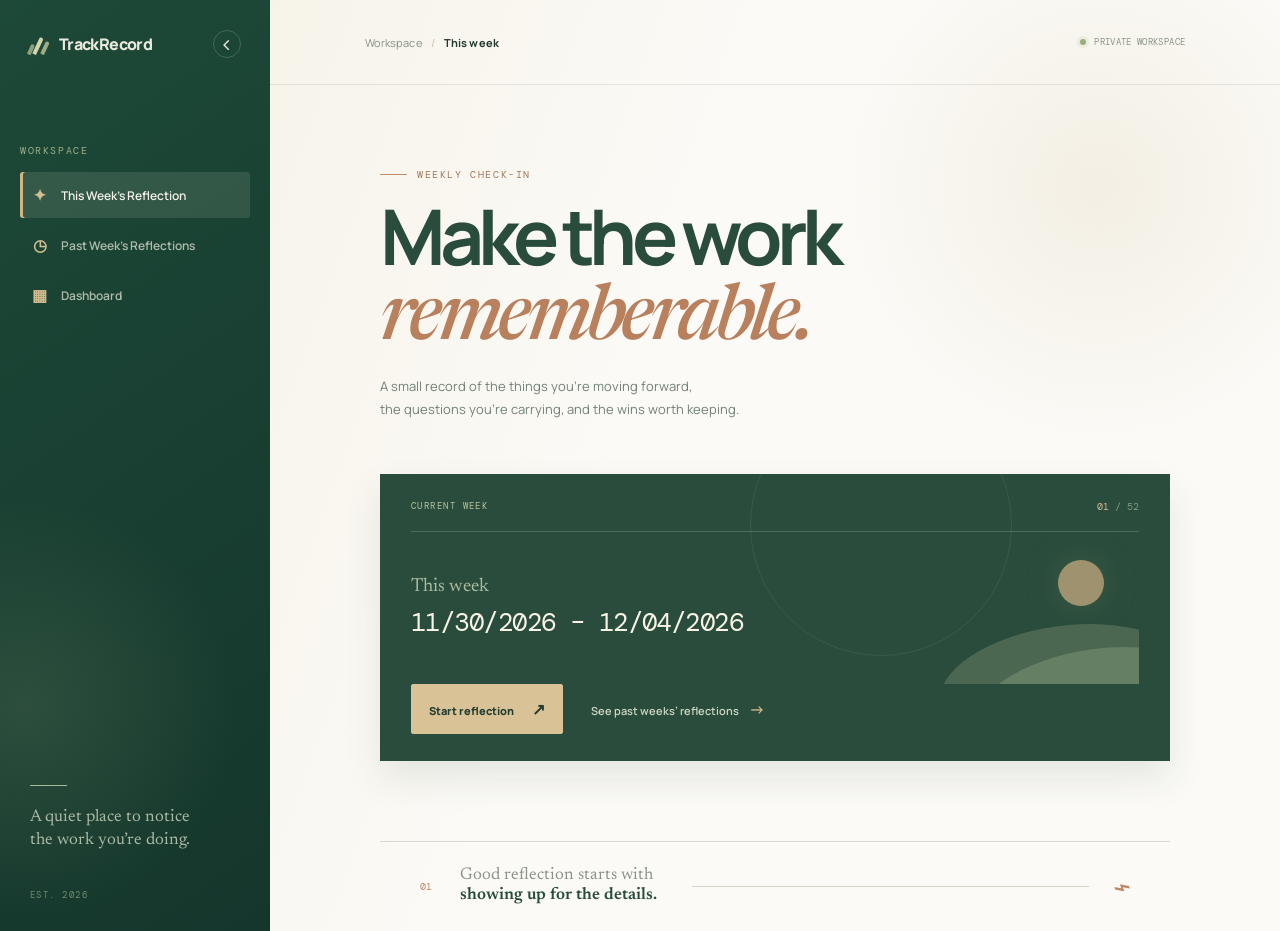
==== index.html @ 309bf2b8 "TrackRecord Website" ====
<!doctype html>
<html lang="en">
  <head>
    <meta charset="UTF-8" />
    <meta name="viewport" content="width=device-width, initial-scale=1.0" />
    <meta name="description" content="TrackRecord helps you keep a thoughtful record of your work each week." />
    <title>TrackRecord | Weekly work reflections</title>
    <link rel="preconnect" href="https://fonts.googleapis.com" />
    <link rel="preconnect" href="https://fonts.gstatic.com" crossorigin />
    <link href="https://fonts.googleapis.com/css2?family=DM+Mono:wght@400;500&family=Manrope:wght@400;500;600;700;800&family=Newsreader:opsz,wght@6..72,500;6..72,600&display=swap" rel="stylesheet" />
    <link rel="stylesheet" href="styles.css" />
    <script src="script.js" defer></script>
  </head>
  <body>
    <div class="app-shell">
      <aside class="sidebar" aria-label="Primary navigation">
        <div class="sidebar-top">
          <a class="brand-mark" href="index.html" aria-label="TrackRecord home">
            <span class="brand-symbol" aria-hidden="true"><span></span><span></span><span></span></span>
            <span class="brand-name">TrackRecord</span>
          </a>

          <button class="collapse-button" type="button" aria-label="Collapse navigation" aria-expanded="true">
            <span aria-hidden="true">‹</span>
          </button>
        </div>

        <nav class="nav-list">
          <p class="nav-label">Workspace</p>
          <a class="nav-item active" href="#reflection" aria-current="page">
            <span class="nav-icon" aria-hidden="true">✦</span>
            <span>This Week’s Reflection</span>
          </a>
          <a class="nav-item" href="past.html">
            <span class="nav-icon" aria-hidden="true">◷</span>
            <span>Past Week’s Reflections</span>
          </a>
          <a class="nav-item" href="#dashboard">
            <span class="nav-icon" aria-hidden="true">▦</span>
            <span>Dashboard</span>
          </a>
        </nav>

        <div class="sidebar-footer">
          <div class="footer-line"></div>
          <p class="footer-note">A quiet place to notice<br />the work you’re doing.</p>
          <span class="footer-year">EST. 2026</span>
        </div>
      </aside>

      <main class="main-content" id="reflection">
        <header class="topbar">
          <div class="breadcrumb"><span>Workspace</span><span class="breadcrumb-slash">/</span><strong>This week</strong></div>
          <div class="topbar-status"><span class="status-dot"></span>Private workspace</div>
        </header>

        <section class="hero-section" aria-labelledby="page-title">
          <div class="eyebrow"><span class="eyebrow-line"></span><span>Weekly check-in</span></div>
          <h1 id="page-title">Make the work<br /><em>rememberable.</em></h1>
          <p class="hero-description">A small record of the things you’re moving forward,<br class="desktop-break" /> the questions you’re carrying, and the wins worth keeping.</p>

          <div class="reflection-card">
            <div class="card-topline">
              <span class="card-kicker">CURRENT WEEK</span>
              <span class="card-index">01 <span>/ 52</span></span>
            </div>
            <div class="card-content">
              <div>
                <p class="week-label">This week</p>
                <p class="week-dates" id="week-dates">09/14/2026 – 09/18/2026</p>
              </div>
              <div class="card-decoration" aria-hidden="true">
                <span class="sun"></span>
                <span class="hill hill-back"></span>
                <span class="hill hill-front"></span>
              </div>
            </div>
            <div class="card-actions">
              <a class="primary-button" href="reflection.html" target="_blank" rel="noopener">Start reflection <span aria-hidden="true">↗</span></a>
              <a class="text-button" href="past.html">See past weeks’ reflections <span aria-hidden="true">→</span></a>
            </div>
          </div>
        </section>

        <section class="lower-note" aria-label="Reflection prompt">
          <div class="note-number">01</div>
          <p>Good reflection starts with<br /><strong>showing up for the details.</strong></p>
          <span class="note-rule"></span>
          <span class="note-mark" aria-hidden="true">⌁</span>
        </section>
      </main>
    </div>
  </body>
</html>
---- styles.css ----
:root {
  --ink: #20372e;
  --deep-green: #294c3c;
  --forest: #163d30;
  --moss: #637d5f;
  --cream: #f4f0e6;
  --paper: #fbfaf6;
  --sand: #d9c9a9;
  --clay: #b9805d;
  --line: rgba(32, 55, 46, 0.17);
  --sidebar-width: 270px;
}

* { box-sizing: border-box; }

html { scroll-behavior: smooth; }

body {
  margin: 0;
  min-width: 320px;
  background: var(--cream);
  color: var(--ink);
  font-family: "Manrope", sans-serif;
  -webkit-font-smoothing: antialiased;
}

button, a { font: inherit; }
button { cursor: pointer; }
a { color: inherit; text-decoration: none; }

.app-shell { display: flex; min-height: 100vh; overflow: hidden; }

.sidebar {
  position: relative;
  display: flex;
  flex: 0 0 var(--sidebar-width);
  flex-direction: column;
  min-height: 100vh;
  padding: 30px 20px 28px;
  color: #e9eadc;
  background: var(--forest);
  background-image: radial-gradient(circle at 10% 76%, rgba(156, 170, 122, .16), transparent 28%), linear-gradient(145deg, #1d4938, #15362c);
}

.sidebar-top { display: flex; align-items: center; justify-content: space-between; padding: 0 9px; }
.brand-mark { display: flex; align-items: center; gap: 11px; font-size: 16px; font-weight: 800; letter-spacing: -.04em; }
.brand-symbol { position: relative; display: flex; align-items: end; gap: 3px; height: 21px; width: 19px; }
.brand-symbol span { display: block; width: 4px; border-radius: 8px 8px 1px 1px; background: #bdc69b; transform: rotate(25deg); }
.brand-symbol span:nth-child(1) { height: 11px; opacity: .7; }
.brand-symbol span:nth-child(2) { height: 18px; background: #d4d4aa; }
.brand-symbol span:nth-child(3) { height: 14px; opacity: .8; }
.collapse-button { display: grid; place-items: center; width: 28px; height: 28px; border: 1px solid rgba(233, 234, 220, .2); border-radius: 50%; color: #e9eadc; background: transparent; font-size: 22px; line-height: 1; }
.nav-list { margin-top: 86px; }
.nav-label, .card-kicker, .footer-year { margin: 0 0 15px; color: #9eae8a; font-family: "DM Mono", monospace; font-size: 10px; letter-spacing: .16em; text-transform: uppercase; }
.nav-item { display: flex; align-items: center; gap: 13px; margin: 4px 0; padding: 12px 11px; border-radius: 3px; color: #afbdab; font-size: 12px; font-weight: 600; transition: background .2s, color .2s; }
.nav-item:hover, .nav-item.active { color: #f3f3e8; background: rgba(227, 229, 207, .12); }
.nav-item.active { box-shadow: inset 3px 0 #d1b684; }
.nav-icon { display: inline-grid; place-items: center; width: 17px; color: #d3bc8f; font-size: 16px; }
.sidebar-footer { margin-top: auto; padding: 0 10px; }
.footer-line { width: 37px; height: 1px; margin-bottom: 21px; background: #aab995; }
.footer-note { margin: 0 0 28px; color: #acbba6; font-family: "Newsreader", serif; font-size: 17px; line-height: 1.35; }
.footer-year { margin: 0; color: #718c70; font-size: 9px; }

.main-content { position: relative; flex: 1; min-width: 0; min-height: 100vh; background: var(--paper); background-image: radial-gradient(circle at 82% 20%, rgba(215, 198, 163, .22), transparent 23%), linear-gradient(110deg, rgba(239, 231, 211, .35), transparent 38%); }
.topbar { display: flex; align-items: center; justify-content: space-between; min-height: 85px; padding: 0 7.4vw; border-bottom: 1px solid rgba(32, 55, 46, .1); }
.breadcrumb { color: #869187; font-size: 11px; letter-spacing: .01em; }
.breadcrumb strong { color: var(--ink); font-weight: 700; }
.breadcrumb-slash { margin: 0 9px; color: #c6bca9; }
.topbar-status { display: flex; align-items: center; gap: 8px; color: #8b9687; font-family: "DM Mono", monospace; font-size: 9px; letter-spacing: .04em; text-transform: uppercase; }
.status-dot { width: 6px; height: 6px; border-radius: 50%; background: #99ac7f; box-shadow: 0 0 0 3px rgba(153, 172, 127, .13); }
.hero-section { max-width: 870px; margin: 0 auto; padding: 83px 40px 30px; }
.eyebrow { display: flex; align-items: center; gap: 10px; color: #a1785d; font-family: "DM Mono", monospace; font-size: 10px; letter-spacing: .16em; text-transform: uppercase; }
.eyebrow-line { width: 27px; height: 1px; background: #bd8d6b; }
h1 { margin: 18px 0 17px; color: var(--deep-green); font-size: clamp(46px, 6vw, 82px); font-weight: 700; letter-spacing: -.075em; line-height: .96; }
h1 em { color: var(--clay); font-family: "Newsreader", serif; font-weight: 500; letter-spacing: -.06em; }
.hero-description { margin: 0; color: #718077; font-size: 13px; line-height: 1.75; }
.reflection-card { position: relative; overflow: hidden; margin-top: 53px; padding: 26px 31px 27px; color: #f3f0e4; background: var(--deep-green); box-shadow: 0 17px 35px rgba(38, 59, 47, .1); }
.reflection-card::after { position: absolute; top: -80px; right: 20%; width: 260px; height: 260px; border: 1px solid rgba(225, 218, 188, .09); border-radius: 50%; content: ""; }
.card-topline, .card-content, .card-actions { position: relative; z-index: 1; }
.card-topline { display: flex; align-items: center; justify-content: space-between; padding-bottom: 18px; border-bottom: 1px solid rgba(234, 232, 211, .2); }
.card-kicker { margin: 0; color: #b7c49f; font-size: 9px; }
.card-index { color: #d4bc91; font-family: "DM Mono", monospace; font-size: 10px; }
.card-index span { color: #849a83; }
.card-content { display: flex; align-items: center; justify-content: space-between; min-height: 152px; }
.week-label { margin: 0 0 9px; color: #aebda2; font-family: "Newsreader", serif; font-size: 19px; }
.week-dates { margin: 0; color: #f8f4e6; font-family: "DM Mono", monospace; font-size: clamp(18px, 2.4vw, 26px); letter-spacing: -.06em; }
.card-decoration { position: relative; align-self: stretch; width: 210px; overflow: hidden; opacity: .75; }
.sun { position: absolute; top: 28px; right: 35px; width: 46px; height: 46px; border-radius: 50%; background: #c5ab7f; box-shadow: 0 0 35px rgba(197, 171, 127, .25); }
.hill { position: absolute; bottom: -62px; width: 250px; height: 120px; border-radius: 50% 50% 0 0; transform: rotate(-8deg); }
.hill-back { right: -50px; background: #57715a; }
.hill-front { right: -85px; bottom: -85px; background: #789071; }
.card-actions { display: flex; align-items: center; gap: 28px; }
.primary-button { padding: 13px 17px; border: 1px solid #d9c295; border-radius: 2px; color: #223d31; background: #d9c295; font-size: 11px; font-weight: 800; transition: background .2s, transform .2s; }
.primary-button { display: inline-block; text-decoration: none; }
.primary-button span { margin-left: 16px; font-size: 16px; }
.primary-button:hover { background: #e6d0a4; transform: translateY(-2px); }
.text-button { padding: 10px 0; border: 0; color: #d0d8c2; background: transparent; font-size: 11px; font-weight: 600; }
.text-button span { margin-left: 8px; color: #d3b987; font-size: 16px; }
.text-button:hover { color: white; }
.lower-note { display: flex; align-items: center; max-width: 790px; margin: 50px auto 0; padding: 24px 40px; border-top: 1px solid var(--line); }
.note-number { color: #ba8566; font-family: "DM Mono", monospace; font-size: 10px; }
.lower-note p { margin: 0 35px 0 28px; color: #8a9187; font-family: "Newsreader", serif; font-size: 17px; line-height: 1.2; }
.lower-note strong { color: var(--deep-green); font-weight: 600; }
.note-rule { flex: 1; height: 1px; background: #d9d3c7; }
.note-mark { margin-left: 24px; color: #bd8768; font-size: 29px; transform: rotate(-20deg); }

.reflection-workspace { max-width: 870px; margin: 0 auto; padding: 74px 40px 80px; }
.reflection-heading { display: flex; align-items: end; justify-content: space-between; gap: 30px; }
.reflection-heading h1 { margin-bottom: 0; }
.reflection-week { margin: 0 0 9px; color: #879188; font-family: "DM Mono", monospace; font-size: 11px; line-height: 1.6; white-space: nowrap; }
.reflection-week strong { display: block; margin-top: 4px; color: var(--deep-green); font-size: 14px; letter-spacing: -.05em; }
.reflection-panel, .question-panel, .summary-panel { margin-top: 55px; padding: 35px 40px 38px; border: 1px solid rgba(32, 55, 46, .16); background: rgba(247, 243, 232, .72); box-shadow: 0 16px 30px rgba(38, 59, 47, .05); }
.reflection-panel { position: relative; overflow: hidden; }
.reflection-panel::after { position: absolute; right: -20px; bottom: -90px; width: 260px; height: 180px; border: 1px solid rgba(185, 128, 93, .35); border-radius: 50%; content: ""; transform: rotate(-15deg); }
.panel-kicker, .question-kicker { margin: 0 0 16px; color: #a1785d; font-family: "DM Mono", monospace; font-size: 10px; letter-spacing: .15em; text-transform: uppercase; }
.reflection-panel h2, .question-panel h2, .summary-panel h2 { position: relative; z-index: 1; max-width: 560px; margin: 0; color: var(--deep-green); font-size: clamp(28px, 4vw, 44px); letter-spacing: -.06em; line-height: 1.03; }
.panel-copy { max-width: 380px; margin: 18px 0 27px; color: #758178; font-size: 12px; line-height: 1.7; }
.reflection-panel .primary-button { position: relative; z-index: 1; }
.question-panel { padding-top: 30px; }
.question-progress { display: flex; align-items: center; gap: 13px; color: #9b7b61; font-family: "DM Mono", monospace; font-size: 10px; }
.progress-track { flex: 1; height: 2px; background: #ddd6c7; }
#progress-fill { display: block; width: 16.66%; height: 100%; background: #b9805d; transition: width .25s ease; }
.question-kicker { margin-top: 45px; margin-bottom: 13px; }
.question-kicker span { color: var(--deep-green); }
.question-panel h2 { max-width: 670px; font-size: clamp(26px, 4vw, 41px); }
.answer-list { margin-top: 31px; }
.answer-entry + .answer-entry { margin-top: 25px; padding-top: 25px; border-top: 1px solid var(--line); }
.answer-entry label { display: block; margin-bottom: 9px; color: #829087; font-family: "DM Mono", monospace; font-size: 9px; letter-spacing: .13em; text-transform: uppercase; }
.answer-label-row { display: flex; align-items: center; justify-content: space-between; }
.answer-label-row label { margin-bottom: 9px; }
.delete-button { margin-bottom: 9px; padding: 0; border: 0; color: #a1785d; background: transparent; font-family: "DM Mono", monospace; font-size: 9px; letter-spacing: .08em; text-transform: uppercase; }
.delete-button:hover { color: #874f3b; text-decoration: underline; }
.answer-entry textarea { display: block; width: 100%; min-height: 126px; resize: vertical; padding: 16px; border: 1px solid #d5d2c8; border-radius: 2px; outline: 0; color: var(--ink); background: #fffdf8; font: 13px/1.7 "Manrope", sans-serif; transition: border .2s, box-shadow .2s; }
.answer-entry textarea:focus { border-color: #9baf8d; box-shadow: 0 0 0 3px rgba(155, 175, 141, .16); }
.question-actions { display: flex; align-items: center; gap: 20px; margin-top: 14px; }
.question-actions .primary-button { margin-left: auto; }
.quiet-button, .text-button { border: 0; background: transparent; }
.quiet-button { padding: 8px 0; color: #7c887e; font-size: 11px; font-weight: 700; }
.quiet-button:hover { color: var(--deep-green); }
.quiet-button:disabled { color: #c1c3b9; cursor: not-allowed; }
.back-button { color: #9a806c; }
.add-button { color: #a1785d; }
.save-status { margin: 24px 0 0; color: #99a294; font-family: "DM Mono", monospace; font-size: 9px; }
.summary-panel { padding-top: 30px; }
.summary-topline { display: flex; align-items: start; justify-content: space-between; }
.summary-check { display: grid; place-items: center; width: 27px; height: 27px; border-radius: 50%; color: var(--forest); background: #ccd4b6; font-weight: 800; }
.summary-panel h2 { margin-bottom: 39px; }
.summary-panel h2 em { color: var(--clay); font-family: "Newsreader", serif; font-weight: 500; }
.summary-list { border-top: 1px solid var(--line); }
.summary-item { padding: 20px 0; border-bottom: 1px solid var(--line); }
.summary-item p { margin: 0 0 10px; color: #a1785d; font-family: "DM Mono", monospace; font-size: 9px; letter-spacing: .08em; line-height: 1.5; text-transform: uppercase; }
.summary-item div { display: grid; gap: 8px; color: #4f6257; font-size: 12px; line-height: 1.65; }
.summary-item div span { white-space: pre-wrap; }
.skipped-answer { color: #a7a89c; font-family: "Newsreader", serif; font-size: 16px; font-style: italic; }
.summary-home { display: inline-block; margin-top: 26px; padding: 0; color: var(--deep-green); }

.past-workspace { max-width: 870px; margin: 0 auto; padding: 74px 40px 80px; }
.past-heading { display: flex; align-items: end; justify-content: space-between; gap: 30px; margin-top: 17px; }
.past-heading h1 { margin: 0; }
.past-description { margin: 24px 0 0; color: #718077; font-size: 13px; line-height: 1.75; }
.archive-count { margin-bottom: 11px; color: #a1785d; font-family: "DM Mono", monospace; font-size: 10px; letter-spacing: .12em; text-transform: uppercase; }
.week-list { margin-top: 54px; border-top: 1px solid var(--line); }
.week-item { border-bottom: 1px solid var(--line); }
.week-toggle { display: grid; grid-template-columns: 52px minmax(0, 1fr) auto 25px; align-items: center; width: 100%; padding: 22px 4px; border: 0; color: var(--deep-green); background: transparent; text-align: left; transition: padding .2s, background .2s; }
.week-toggle:hover { padding-left: 10px; padding-right: 10px; background: rgba(224, 216, 194, .2); }
.week-item-number { color: #b9805d; font-family: "DM Mono", monospace; font-size: 10px; }
.week-item-date { font-family: "DM Mono", monospace; font-size: clamp(15px, 2vw, 20px); letter-spacing: -.06em; }
.week-item-state { margin-right: 18px; color: #8c998d; font-family: "DM Mono", monospace; font-size: 9px; letter-spacing: .08em; text-transform: uppercase; }
.week-item.expanded .week-item-state { color: #a1785d; }
.week-item-arrow { color: #a1785d; font-size: 18px; transition: transform .2s; }
.week-item.expanded .week-item-arrow { transform: rotate(180deg); }
.week-summary { padding: 3px 4px 32px 52px; }
.week-summary .summary-list { border-top: 1px solid rgba(32, 55, 46, .1); }
.week-summary .summary-item { padding: 16px 0; }
.week-summary .summary-item p { margin-bottom: 7px; }

@media (max-width: 720px) {
  :root { --sidebar-width: 64px; }
  .sidebar { padding: 24px 10px; }
  .brand-name, .nav-label, .nav-item span:last-child, .sidebar-footer { display: none; }
  .sidebar-top { justify-content: center; padding: 0; }
  .collapse-button { display: none; }
  .nav-list { margin-top: 65px; }
  .nav-item { justify-content: center; padding: 14px 8px; }
  .nav-item.active { box-shadow: inset 0 -3px #d1b684; }
  .topbar { min-height: 72px; padding: 0 23px; }
  .topbar-status { font-size: 8px; }
  .hero-section { padding: 58px 24px 15px; }
  h1 { font-size: clamp(45px, 13vw, 76px); }
  h1 em { display: block; font-size: clamp(34px, 10vw, 60px); }
  .desktop-break { display: none; }
  .reflection-card { margin-top: 40px; padding: 22px 20px 23px; }
  .card-content { min-height: 142px; }
  .card-decoration { width: 100px; }
  .week-dates { font-size: 16px; }
  .card-actions { align-items: flex-start; flex-direction: column; gap: 12px; }
  .text-button { padding-top: 0; }
  .lower-note { margin-top: 25px; padding: 24px; }
  .lower-note p { margin-left: 18px; margin-right: 15px; font-size: 15px; }
  .note-mark { margin-left: 12px; }
  .reflection-workspace { padding: 58px 24px 60px; }
  .reflection-heading { display: block; }
  .reflection-heading h1 { margin-bottom: 25px; }
  .reflection-week { margin-bottom: 0; }
  .reflection-panel, .question-panel, .summary-panel { margin-top: 38px; padding: 27px 20px 29px; }
  .question-actions { flex-wrap: wrap; gap: 13px; }
  .question-actions .primary-button { margin-left: auto; }
  .past-workspace { padding: 58px 24px 60px; }
  .past-heading { display: block; }
  .archive-count { display: block; margin-top: 28px; }
  .week-list { margin-top: 38px; }
  .week-toggle { grid-template-columns: 34px minmax(0, 1fr) 20px; gap: 5px; padding: 19px 0; }
  .week-item-state { grid-column: 2; grid-row: 2; margin: 5px 0 0; }
  .week-item-arrow { grid-column: 3; grid-row: 1 / span 2; }
  .week-summary { padding: 0 0 25px 34px; }
}

@media (max-width: 430px) {
  .breadcrumb { font-size: 10px; }
  .topbar-status { display: none; }
  .week-dates { font-size: 14px; }
  .lower-note { display: none; }
  .reflection-week strong { font-size: 12px; }
  .question-actions { justify-content: space-between; }
  .question-actions .primary-button { margin-left: 0; }
}
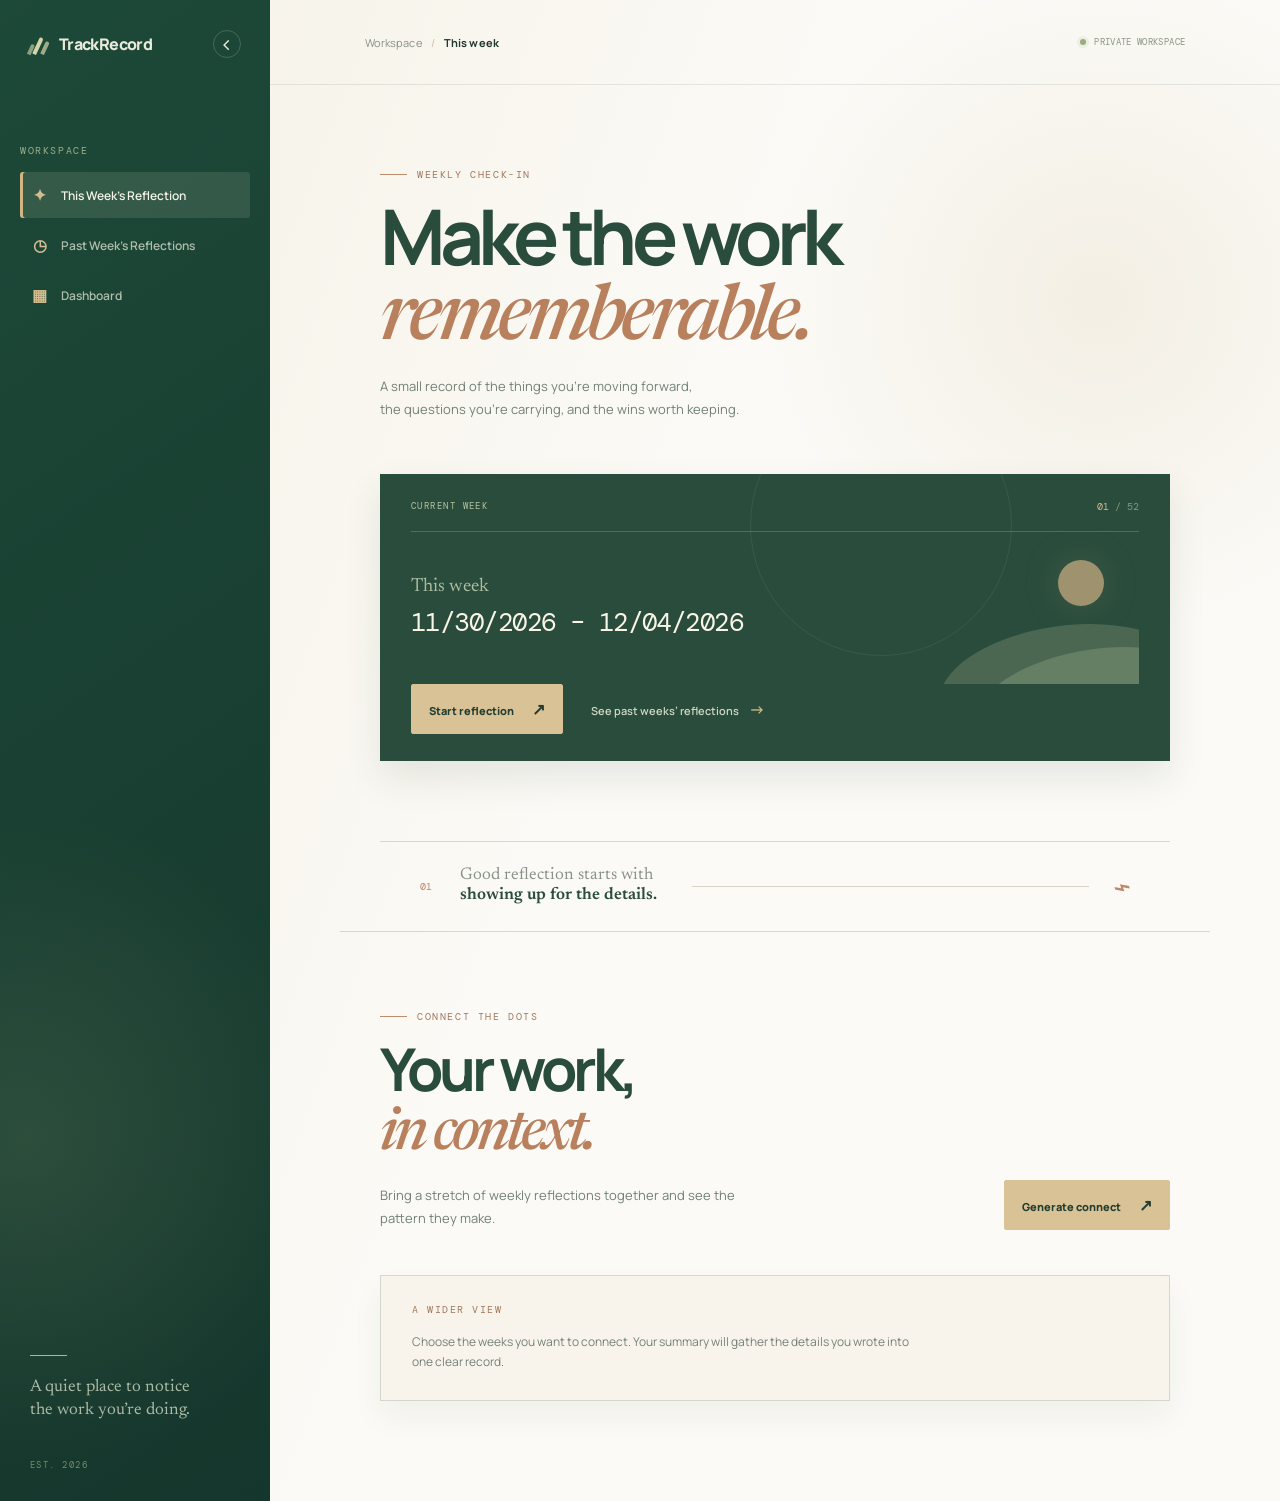
==== commit 60fbcd1f: "added generate connect" ====
--- a/index.html
+++ b/index.html
@@ -88,7 +88,53 @@
           <span class="note-rule"></span>
           <span class="note-mark" aria-hidden="true">⌁</span>
         </section>
+
+        <section class="dashboard-section" id="dashboard" aria-labelledby="dashboard-title">
+          <div class="eyebrow"><span class="eyebrow-line"></span><span>Connect the dots</span></div>
+          <div class="dashboard-heading">
+            <div>
+              <h2 id="dashboard-title">Your work,<br /><em>in context.</em></h2>
+              <p class="dashboard-description">Bring a stretch of weekly reflections together and see the pattern they make.</p>
+            </div>
+            <button class="primary-button" id="connect-button" type="button">Generate connect <span aria-hidden="true">↗</span></button>
+          </div>
+
+          <div class="dashboard-empty" id="dashboard-empty">
+            <p class="panel-kicker">A wider view</p>
+            <p>Choose the weeks you want to connect. Your summary will gather the details you wrote into one clear record.</p>
+          </div>
+
+          <article class="connect-summary" id="connect-summary" hidden>
+            <div class="connect-summary-topline">
+              <div>
+                <p class="panel-kicker">Summary Since Last Connect</p>
+                <h3 id="connect-range">All available weeks</h3>
+              </div>
+              <span class="summary-check" aria-hidden="true">✓</span>
+            </div>
+            <div class="connect-summary-list" id="connect-summary-list"></div>
+          </article>
+        </section>
       </main>
     </div>
+
+    <dialog class="connect-dialog" id="connect-dialog" aria-labelledby="connect-dialog-title">
+      <form method="dialog" id="connect-form">
+        <div class="dialog-topline">
+          <p class="panel-kicker">Generate a wider view</p>
+          <button class="dialog-close" value="cancel" type="submit" aria-label="Close connect dialog">×</button>
+        </div>
+        <h2 id="connect-dialog-title">Which weeks<br /><em>should connect?</em></h2>
+        <p class="dialog-copy">Select the first and last reflection to include. You can connect any available range.</p>
+        <div class="connect-fields">
+          <label>From <select id="connect-start" required></select></label>
+          <label>Through <select id="connect-end" required></select></label>
+        </div>
+        <div class="dialog-actions">
+          <button class="quiet-button" value="cancel" type="submit">Cancel</button>
+          <button class="primary-button" id="generate-button" value="default" type="submit">Generate summary <span aria-hidden="true">↗</span></button>
+        </div>
+      </form>
+    </dialog>
   </body>
 </html>
--- a/styles.css
+++ b/styles.css
@@ -103,6 +103,36 @@
 .lower-note strong { color: var(--deep-green); font-weight: 600; }
 .note-rule { flex: 1; height: 1px; background: #d9d3c7; }
 .note-mark { margin-left: 24px; color: #bd8768; font-size: 29px; transform: rotate(-20deg); }
+.dashboard-section { max-width: 870px; margin: 0 auto; padding: 78px 40px 100px; border-top: 1px solid var(--line); }
+.dashboard-heading { display: flex; align-items: end; justify-content: space-between; gap: 30px; margin-top: 17px; }
+.dashboard-heading h2 { margin: 0; color: var(--deep-green); font-size: clamp(35px, 5vw, 59px); letter-spacing: -.07em; line-height: .98; }
+.dashboard-heading h2 em, .connect-dialog h2 em { color: var(--clay); font-family: "Newsreader", serif; font-weight: 500; }
+.dashboard-description { max-width: 360px; margin: 20px 0 0; color: #718077; font-size: 13px; line-height: 1.75; }
+.dashboard-heading .primary-button { flex: 0 0 auto; }
+.dashboard-empty, .connect-summary { margin-top: 45px; padding: 27px 31px; border: 1px solid rgba(32, 55, 46, .16); background: rgba(247, 243, 232, .72); box-shadow: 0 16px 30px rgba(38, 59, 47, .05); }
+.dashboard-empty p:last-child { max-width: 500px; margin: 0; color: #758178; font-size: 12px; line-height: 1.7; }
+.connect-summary { padding: 30px 35px 35px; }
+.connect-summary-topline { display: flex; align-items: start; justify-content: space-between; gap: 20px; }
+.connect-summary-topline .panel-kicker { margin-bottom: 10px; }
+.connect-summary-topline h3 { margin: 0; color: var(--deep-green); font-family: "DM Mono", monospace; font-size: 12px; font-weight: 500; letter-spacing: -.04em; }
+.connect-summary-list { margin-top: 28px; border-top: 1px solid var(--line); }
+.connect-summary-item { padding: 20px 0; border-bottom: 1px solid var(--line); }
+.connect-summary-item h4 { margin: 0 0 11px; color: #a1785d; font-family: "DM Mono", monospace; font-size: 10px; letter-spacing: .12em; text-transform: uppercase; }
+.connect-summary-item ul { display: grid; gap: 7px; margin: 0; padding-left: 18px; color: #4f6257; font-size: 12px; line-height: 1.65; }
+.connect-summary-item li { padding-left: 3px; }
+.connect-dialog { width: min(560px, calc(100% - 40px)); padding: 31px 35px 34px; border: 1px solid rgba(32, 55, 46, .2); color: var(--ink); background: var(--paper); box-shadow: 0 22px 70px rgba(32, 55, 46, .2); }
+.connect-dialog::backdrop { background: rgba(22, 61, 48, .34); }
+.connect-dialog form { margin: 0; }
+.dialog-topline { display: flex; align-items: start; justify-content: space-between; }
+.dialog-close { padding: 0; border: 0; color: #a1785d; background: transparent; font-size: 25px; line-height: 1; }
+.dialog-close:hover { color: var(--deep-green); }
+.connect-dialog h2 { margin: 15px 0 0; color: var(--deep-green); font-size: clamp(30px, 5vw, 48px); letter-spacing: -.07em; line-height: .98; }
+.dialog-copy { max-width: 380px; margin: 19px 0 28px; color: #758178; font-size: 12px; line-height: 1.7; }
+.connect-fields { display: grid; grid-template-columns: 1fr 1fr; gap: 16px; }
+.connect-fields label { color: #829087; font-family: "DM Mono", monospace; font-size: 10px; letter-spacing: .1em; text-transform: uppercase; }
+.connect-fields select { display: block; width: 100%; margin-top: 9px; padding: 12px 10px; border: 1px solid #d5d2c8; border-radius: 2px; color: var(--ink); background: #fffdf8; font: 12px "Manrope", sans-serif; }
+.dialog-actions { display: flex; align-items: center; justify-content: end; gap: 23px; margin-top: 31px; }
+.dialog-actions .primary-button { display: inline-block; }
 
 .reflection-workspace { max-width: 870px; margin: 0 auto; padding: 74px 40px 80px; }
 .reflection-heading { display: flex; align-items: end; justify-content: space-between; gap: 30px; }
@@ -153,6 +183,11 @@
 .summary-item div span { white-space: pre-wrap; }
 .skipped-answer { color: #a7a89c; font-family: "Newsreader", serif; font-size: 16px; font-style: italic; }
 .summary-home { display: inline-block; margin-top: 26px; padding: 0; color: var(--deep-green); }
+.summary-actions { display: flex; align-items: center; gap: 24px; margin-top: 26px; }
+.summary-actions .summary-home { margin-top: 0; }
+.edit-summary-button { color: #a1785d; }
+.edit-summary-button span { margin-left: 7px; color: #b9805d; font-size: 14px; }
+.edit-summary-button:hover { color: var(--deep-green); }
 
 .past-workspace { max-width: 870px; margin: 0 auto; padding: 74px 40px 80px; }
 .past-heading { display: flex; align-items: end; justify-content: space-between; gap: 30px; margin-top: 17px; }
@@ -173,6 +208,7 @@
 .week-summary .summary-list { border-top: 1px solid rgba(32, 55, 46, .1); }
 .week-summary .summary-item { padding: 16px 0; }
 .week-summary .summary-item p { margin-bottom: 7px; }
+.week-summary .edit-summary-button { display: inline-block; margin-top: 18px; padding: 0; }
 
 @media (max-width: 720px) {
   :root { --sidebar-width: 64px; }
@@ -198,6 +234,12 @@
   .lower-note { margin-top: 25px; padding: 24px; }
   .lower-note p { margin-left: 18px; margin-right: 15px; font-size: 15px; }
   .note-mark { margin-left: 12px; }
+  .dashboard-section { padding: 58px 24px 70px; }
+  .dashboard-heading { display: block; }
+  .dashboard-heading .primary-button { margin-top: 28px; }
+  .dashboard-empty, .connect-summary { padding: 24px 20px; }
+  .connect-dialog { padding: 27px 20px 29px; }
+  .connect-fields { grid-template-columns: 1fr; gap: 18px; }
   .reflection-workspace { padding: 58px 24px 60px; }
   .reflection-heading { display: block; }
   .reflection-heading h1 { margin-bottom: 25px; }
